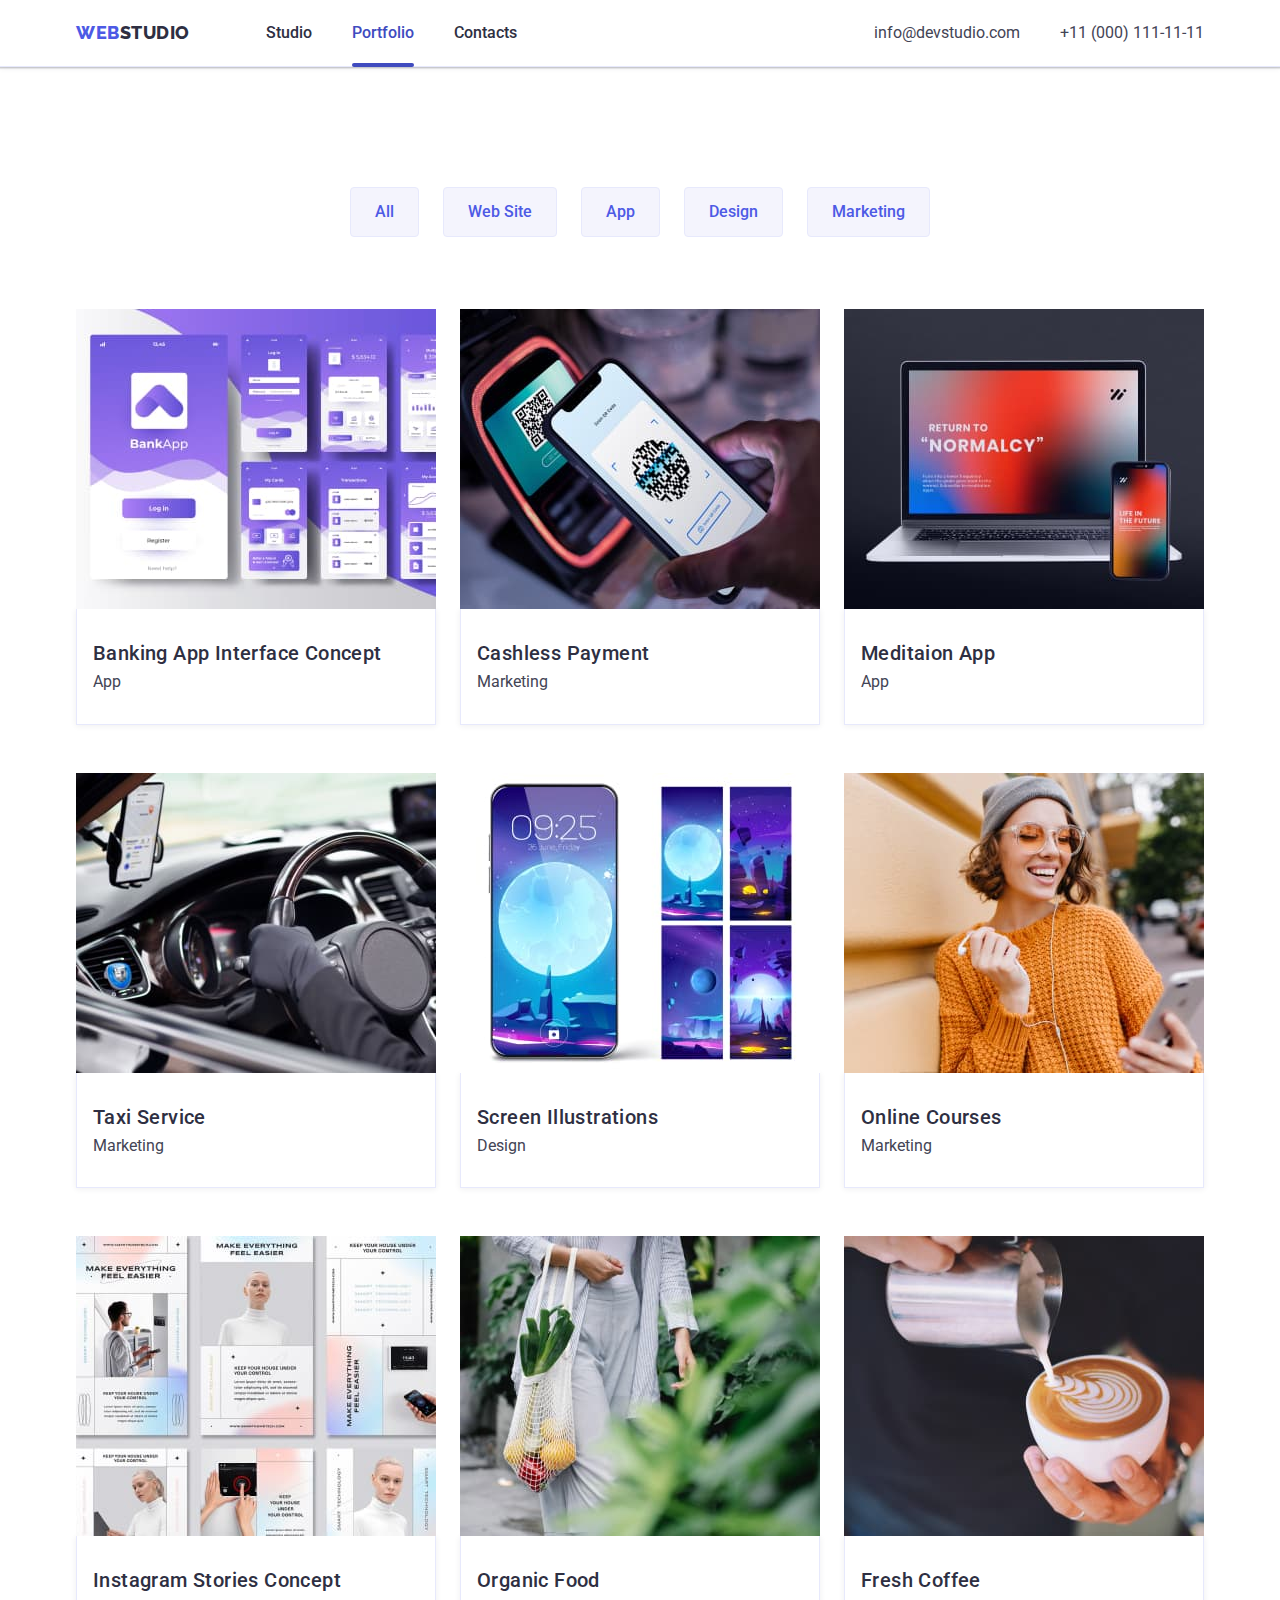
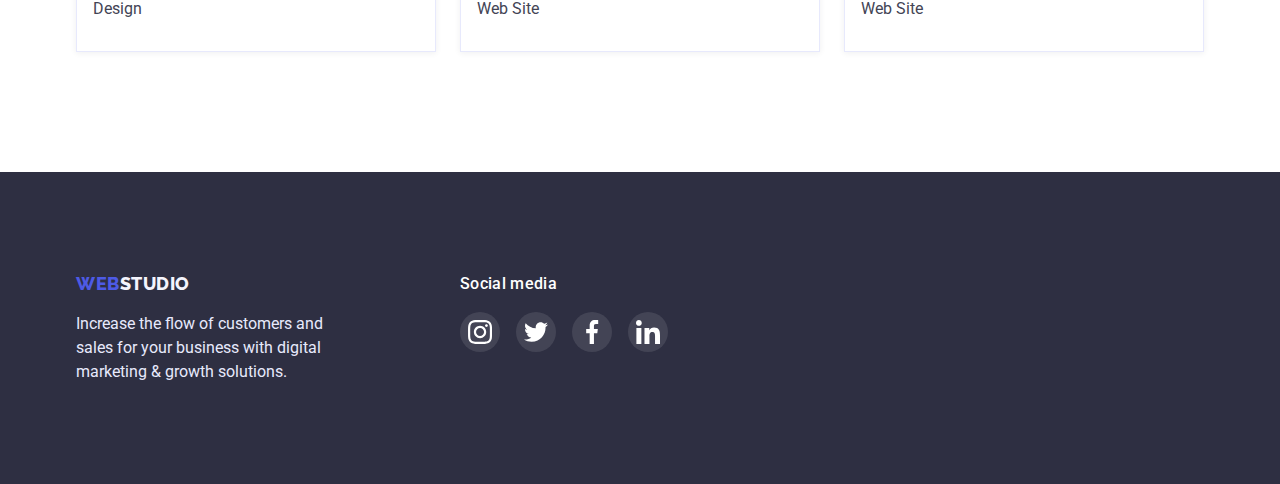
==== portfolio.html @ 704897c4 "Initial commit" ====
<!DOCTYPE html>
<html lang="en">

<head>
    <meta charset="UTF-8">
    <meta http-equiv="X-UA-Compatible" content="IE=edge">
    <meta name="viewport" content="width=device-width, initial-scale=1.0">
    <title>Portfolio</title>
    <!-- Fonts -->
    <link href="https://fonts.googleapis.com" rel="preconnect">
    <link href="https://fonts.gstatic.com" rel="preconnect" crossorigin>
    <link
        href="https://fonts.googleapis.com/css2?family=Raleway:wght@800&family=Roboto:wght@400;500;700;900&display=swap"
        rel="stylesheet">
    <!--modern normalize-->
    <link href="https://cdn.jsdelivr.net/npm/modern-normalize@1.1.0/modern-normalize.min.css" rel="stylesheet">
    <!-- css styles -->
    <link href="./css/styles.css" rel="stylesheet">
</head>

<body class="page">
    <!--Header section-->
    <header class="page-header">
        <div class="main-header">
            <nav class="page-nav">
                <a class="logo link" href="./index.html">WEB<span class="logo-dark">STUDIO</span></a>
                <ul class="menu-list list">
                    <li class="menu-item">
                        <a class="menu-link link" href="./index.html">Studio</a>
                    </li>
                    <li class="menu-item">
                        <a class="menu-link link current" href="./portfolio.html">Portfolio</a>
                    </li>
                    <li class="menu-item">
                        <a class="menu-link link" href>Contacts</a>
                    </li>
                </ul>
            </nav>
            <ul class="contacts list">
                <li class="contacts-item">
                    <a class="contacts-link link" href="mailto:info@devstudio.com">info@devstudio.com</a>
                </li>
                <li class="contacts-item">
                    <a class="contacts-link link" href="tel:+110001111111">+11 (000) 111-11-11</a>
                </li>
            </ul>
        </div>
    </header>

    <main>
        <!-- Portfolio -->
        <section class="portfolio">
            <div class="container">

                <ul class="list button-list">
                    <li><button class="btn btn-filter" type="button">All</button></li>
                    <li><button class="btn btn-filter" type="button">Web Site</button></li>
                    <li><button class="btn btn-filter" type="button">App</button></li>
                    <li><button class="btn btn-filter" type="button">Design</button></li>
                    <li><button class="btn btn-filter" type="button">Marketing</button>
                    </li>
                </ul>

                <h1 class="visually-hidden" hidden>Our works</h1>
                <ul class="projects-list list">
                    <li class="projects-item">
                        <a class="link portfolio-link" href>
                            <div class="portfolio-img-wrapper">
                                <img class="imgs" src="./images/works-card/card1.jpg" alt="Banking App" width="360"
                                    height="300">
                                <p class="overlay">14 Stylish and User-Friendly App Design Concepts · Task Manager App ·
                                    Calorie Tracker App · Exotic Fruit Ecommerce App ·
                                    Cloud Storage App</p>
                            </div>
                            <div class="portfolio-wrapper">
                                <h2 class="title portfolio-title">Banking App Interface Concept</h2>
                                <p class="portfolio-txt">App</p>
                            </div>
                        </a>
                    </li>
                    <li class="projects-item">
                        <a class="link portfolio-link" href>
                            <div class="portfolio-img-wrapper">
                                <img class="imgs" src="./images/works-card/card2.jpg" alt="Cashless Payment" width="360"
                                    height="300">
                                <p class="overlay">14 Stylish and User-Friendly App Design Concepts · Task Manager App ·
                                    Calorie Tracker App · Exotic Fruit Ecommerce App ·
                                    Cloud Storage App</p>
                            </div>
                            <div class="portfolio-wrapper">
                                <h2 class="title portfolio-title">Cashless Payment</h2>
                                <p class="portfolio-txt">Marketing</p>
                            </div>
                        </a>
                    </li>
                    <li class="projects-item">
                        <a class="link portfolio-link" href>
                            <div class="portfolio-img-wrapper">
                                <img class="imgs" src="./images/works-card/card3.jpg" alt="Meditaion App" width="360"
                                    height="300">
                                <p class="overlay">14 Stylish and User-Friendly App Design Concepts · Task Manager App ·
                                    Calorie Tracker App · Exotic Fruit Ecommerce App ·
                                    Cloud Storage App</p>
                            </div>
                            <div class="portfolio-wrapper">
                                <h2 class="title portfolio-title">Meditaion App</h2>
                                <p class="portfolio-txt">App</p>
                            </div>
                        </a>
                    </li>
                    <li class="projects-item">
                        <a class="link portfolio-link" href>
                            <div class="portfolio-img-wrapper">
                                <img class="imgs" src="./images/works-card/card4.jpg" alt="Taxi Service" width="360"
                                    height="300">
                                <p class="overlay">14 Stylish and User-Friendly App Design Concepts · Task Manager App ·
                                    Calorie Tracker App · Exotic Fruit Ecommerce App ·
                                    Cloud Storage App</p>
                            </div>
                            <div class="portfolio-wrapper">
                                <h2 class="title portfolio-title">Taxi Service</h2>
                                <p class="portfolio-txt">Marketing</p>
                            </div>
                        </a>
                    </li>
                    <li class="projects-item">
                        <a class="link portfolio-link" href>
                            <div class="portfolio-img-wrapper">
                                <img class="imgs" src="./images/works-card/card5.jpg" alt="Screen Illustrations"
                                    width="360" height="300">
                                <p class="overlay">14 Stylish and User-Friendly App Design Concepts · Task Manager App ·
                                    Calorie Tracker App · Exotic Fruit Ecommerce App ·
                                    Cloud Storage App</p>
                            </div>
                            <div class="portfolio-wrapper">
                                <h2 class="title portfolio-title">Screen Illustrations</h2>
                                <p class="portfolio-txt">Design</p>
                            </div>
                        </a>
                    </li>
                    <li class="projects-item">
                        <a class="link portfolio-link" href>
                            <div class="portfolio-img-wrapper">
                                <img class="imgs" src="./images/works-card/card6.jpg" alt="Online Courses" width="360"
                                    height="300">
                                <p class="overlay">14 Stylish and User-Friendly App Design Concepts · Task Manager App ·
                                    Calorie Tracker App · Exotic Fruit Ecommerce App ·
                                    Cloud Storage App</p>
                            </div>
                            <div class="portfolio-wrapper">
                                <h2 class="title portfolio-title">Online Courses</h2>
                                <p class="portfolio-txt">Marketing</p>
                            </div>
                        </a>
                    </li>
                    <li class="projects-item">
                        <a class="link portfolio-link" href>
                            <div class="portfolio-img-wrapper">
                                <img class="imgs" src="./images/works-card/card7.jpg" alt="Instagram Stories"
                                    width="360" height="300">
                                <p class="overlay">14 Stylish and User-Friendly App Design Concepts · Task Manager App ·
                                    Calorie Tracker App · Exotic Fruit Ecommerce App ·
                                    Cloud Storage App</p>
                            </div>
                            <div class="portfolio-wrapper">
                                <h2 class="title portfolio-title">Instagram Stories Concept</h2>
                                <p class="portfolio-txt">Design</p>
                            </div>
                        </a>
                    </li>
                    <li class="projects-item">
                        <a class="link portfolio-link" href>
                            <div class="portfolio-img-wrapper">
                                <img class="imgs" src="./images/works-card/card8.jpg" alt="Organic Food" width="360"
                                    height="300">
                                <p class="overlay">14 Stylish and User-Friendly App Design Concepts · Task Manager App ·
                                    Calorie Tracker App · Exotic Fruit Ecommerce App ·
                                    Cloud Storage App</p>
                            </div>
                            <div class="portfolio-wrapper">
                                <h2 class="title portfolio-title">Organic Food</h2>
                                <p class="portfolio-txt">Web Site</p>
                            </div>
                        </a>
                    </li>
                    <li class="projects-item">
                        <a class="link portfolio-link" href>
                            <div class="portfolio-img-wrapper">
                                <img class="imgs" src="./images/works-card/card9.jpg" alt="Fresh Coffee" width="360"
                                    height="300">
                                <p class="overlay">14 Stylish and User-Friendly App Design Concepts · Task Manager App ·
                                    Calorie Tracker App · Exotic Fruit Ecommerce App ·
                                    Cloud Storage App</p>
                            </div>
                            <div class="portfolio-wrapper">
                                <h2 class="title portfolio-title">Fresh Coffee</h2>
                                <p class="portfolio-txt">Web Site</p>
                            </div>
                        </a>
                    </li>
                </ul>
            </div>
        </section>
    </main>
    <!--Footer section-->
    <footer class="footer">
        <div class="container flex-footer">
            <div>
                <a class="logo link" href="./index.html">WEB<span class="logo-light">STUDIO</span></a>
                <p class="text-footer">Increase the flow of customers and sales for your business with digital marketing
                    &
                    growth solutions.</p>
            </div>

            <div class="footer-media">
                <p class="social-media">Social media</p>
                <ul class="footer-actions list">
                    <li>
                        <a class="footer-link link" href>
                            <svg class="icon" width="24" height="24">
                                <use href="./images/symbol-defs.svg#icon-instagram"></use>
                            </svg>
                        </a>
                    </li>
                    <li>
                        <a class="footer-link link" href>
                            <svg class="icon" width="24" height="24">
                                <use href="./images/symbol-defs.svg#icon-twitter"></use>
                            </svg>
                        </a>
                    </li>
                    <li>
                        <a class="footer-link link" href>
                            <svg class="icon" width="24" height="24">
                                <use href="./images/symbol-defs.svg#icon-facebook"></use>
                            </svg>
                        </a>
                    </li>
                    <li>
                        <a class="footer-link link" href>
                            <svg class="icon" width="24" height="24">
                                <use href="./images/symbol-defs.svg#icon-linkedin"></use>
                            </svg>
                        </a>
                    </li>
                </ul>

            </div>
        </div>

    </footer>
</body>

</html>
---- css/styles.css ----
/* Змінні */
:root {
  /* Font */
  --main-font: Roboto, sans-serif;
  --secondary-font: Raleway, sans-serif;
  /* Text  */
  --white-txt-cl: #ffffff;
  --primery-txt-cl: #4d5ae5;
  --pressed-txt-cl: #404bbf;
  --dark-txt-cl: #2e2f42;
  --text: #434455;
  --light-txt-cl: #f4f4fd;
  --success: #31d0aa;
  --success-75: rgba(47, 208, 170, 0.75);
  --success-50: rgba(47, 208, 170, 0.5);
  --success-10: rgba(47, 208, 170, 0.1);
  --subtle-txt-cl: #8e8f99;
  --accent-txt-cl: #e7e9fc;
  /* Background */
  --white-bg-cl: #ffffff;
  --primery-bg-cl: #4d5ae5;
  --pressed-bg-cl: #404bbf;
  --dark-bg-cl: #2e2f42;
  --dark-70: rgba(46, 47, 66, 0.7);
  --dark-40: rgba(46, 47, 66, 0.4);
  --text-bg-cl: #434455;
  --light-bg-cl: #f4f4fd;
  --subtle-bg-cl: #8e8f99;
  --accent-bg-cl: #e7e9fc;
}

/* Base styles */

/* reset start */

h1,
h2,
h3,
h4,
h5.h6,
p {
  margin: 0;
}
/* reset end */

.page {
  background-color: var(--white-bg-cl);
  color: var(--text);
  font-family: var(--main-font);
}

.section {
  padding: 120px 0px;
}

.container {
  /* outline: 2px solid red;
  outline-offset: -2px; */

  width: 1158px;
  margin-right: auto;
  margin-left: auto;
  padding-right: 15px;
  padding-left: 15px;
}

.link {
  color: currentColor;
  font-family: inherit;
  text-decoration: none;
}

.list {
  margin: 0;
  padding: 0;
  list-style: none;
}
/* h3 */
.title {
  color: var(--dark-txt-cl);
  font-weight: 500;
  font-size: 20px;
  line-height: 1.2;
  letter-spacing: 0.02em;
}
/* h1,h2 hidden */
.visually-hidden {
  position: absolute;
  overflow: hidden;
  clip: rect(0 0 0 0);
  width: 1px;
  height: 1px;
  margin: -1px;
  padding: 0;
  border: 0;

  white-space: nowrap;
  clip-path: inset(100%);
}
/* h2 */
.section-title {
  color: var(--dark-txt-cl);
  font-weight: 700;
  font-size: 36px;
  line-height: 1.11;
  letter-spacing: 0.02em;
  text-align: center;
  text-transform: capitalize;
}

.btn {
  display: flex;
  align-items: center;
  border: none;
  font-weight: 500;
  font-size: 16px;
  font-family: inherit;
  line-height: 1.5;
  letter-spacing: 0.04;
  cursor: pointer;
}

/* Header section */
.page-header {
  border-bottom: 1px solid #e7e9fc;
  box-shadow: 0px 2px 1px rgba(46, 47, 66, 0.08), 0px 1px 1px rgba(46, 47, 66, 0.16),
    0px 1px 6px rgba(46, 47, 66, 0.08);
}

.main-header {
  display: flex;
  justify-content: space-around;
  align-items: center;
  width: 1158px;
  margin-right: auto;
  margin-left: auto;
  padding-right: 15px;
  padding-left: 15px;
}

.page-nav {
  display: flex;
  align-items: center;
}

.logo {
  color: #4d5ae5;
  font-weight: 800;
  font-size: 18px;
  font-family: 'Raleway';
  line-height: 1.33;
  letter-spacing: 0.03em;
  text-decoration: none;
  text-transform: uppercase;
}

.logo-dark {
  color: #2e2f42;
}

.menu-list {
  display: flex;
  margin-left: 76px;
}

.menu-list .menu-item + .menu-item {
  margin-left: 40px;
}

/* .menu-list .menu-item:not(:last-child) {
    margin-right: 40px;
} */

.menu-list .menu-link.current {
  color: var(--pressed-txt-cl);
}

.menu-list .menu-link {
  position: relative;
  display: block;
  padding-top: 24px;
  padding-bottom: 24px;
  color: var(--dark-txt-cl);
  font-weight: 500;
}

.menu-list .menu-link.current::after {
  content: '';
  position: absolute;
  bottom: -1px;
  display: block;
  width: 100%;
  height: 4px;
  border-radius: 2px;
  background-color: var(--pressed-bg-cl);
}

.menu-link {
  transition: color 250ms cubic-bezier(0.4, 0, 0.2, 1);
}

.menu-link:hover,
.menu-link:focus {
  color: var(--pressed-txt-cl);
}

.contacts {
  display: flex;
  margin-left: auto;
}

.contacts .contacts-item + .contacts-item {
  margin-left: 40px;
}

.contacts-link {
  color: var(--text);
  transition: color 250ms cubic-bezier(0.4, 0, 0.2, 1);
}

.contacts-link:hover,
.contacts-link:focus {
  color: var(--pressed-txt-cl);
}

/* Hero section */

.hero {
  max-width: 1440px;
  height: 600px;
  margin-right: auto;
  margin-left: auto;
  padding: 188px 0px;
  background-color: var(--dark-bg-cl);
  background-image: linear-gradient(rgba(46, 47, 66, 0.7), rgba(46, 47, 66, 0.7)),
    url(../images/hero/people-office.jpg);
  background-size: cover;
  background-repeat: no-repeat;
}

.hero-title {
  max-width: 498px;
  margin-right: auto;
  margin-bottom: 48px;
  margin-left: auto;

  color: var(--white-txt-cl);
  font-weight: 700;
  font-size: 56px;
  line-height: 1.07;
  letter-spacing: 0.02em;
  text-align: center;
}

.hero-btn {
  flex-direction: row;
  gap: 10px;
  align-items: flex-start;
  max-width: 498px;
  margin: 0 auto;
  padding: 16px 32px;
  border-radius: 4px;
  background-color: var(--primery-bg-cl);

  color: var(--white-txt-cl);
  transition: background-color 250ms cubic-bezier(0.4, 0, 0.2, 1);
}

.hero-btn:hover,
.hero-btn:focus {
  background-color: var(--pressed-bg-cl);
  color: var(--white-txt-cl);
}

/* Feature section */

.feature-list {
  display: flex;
}

.feature-list .feature-item + .feature-item {
  margin-left: 24px;
}

.feature-icon-wrapper {
  margin-bottom: 8px;
  padding: 24px 100px;
  border-radius: 4px;
  background-color: var(--light-bg-cl);
}

.features-title {
  margin-bottom: 8px;
}

.features-text {
  color: #434455;
  font-weight: 400;
  font-style: normal;
  font-size: 16px;
  font-family: 'Roboto';
  line-height: 1.5;
}

/* Img section */

.section-img {
  padding-top: 0px;
}

.what-doing {
  display: flex;
  gap: 24px;
  align-items: flex-start;
  padding: 0px;
}

.imgs {
  display: block;
}

/* Team Card section */
.team-card {
  background: var(--light-bg-cl);
}

.section-title {
  margin-bottom: 72px;
}

.team-list {
  display: flex;
}

.team-list .person + .person {
  margin-left: 24px;
}

.person {
  border-radius: 0px 0px 4px 4px;
  background-color: var(--white-bg-cl);
  box-shadow: 0px 1px 6px rgba(46, 47, 66, 0.08), 0px 1px 1px rgba(46, 47, 66, 0.16),
    0px 2px 1px rgba(46, 47, 66, 0.08);
  text-align: center;
}

.team-wrapper {
  padding-top: 32px;
  padding-bottom: 32px;
}

.team-title {
  margin-bottom: 8px;
}

.social-list {
  display: flex;
  gap: 24px;
  justify-content: center;
  margin-top: 8px;
}

.social-link {
  display: flex;
  justify-content: center;
  align-items: center;
  width: 40px;
  height: 40px;
  border-radius: 50%;
  background-color: var(--primery-bg-cl);
  transition: background-color 250ms cubic-bezier(0.4, 0, 0.2, 1);
}

.social-link:hover,
.social-link:focus {
  background-color: var(--pressed-bg-cl);
}

/* Customers section */

.customers-section {
  padding-top: 130px;
}

.customers-list {
  display: flex;
  gap: 24px;
  justify-content: center;
  margin-top: 72px;
}

.customers-list-item {
  display: flex;
  align-items: center;
}

.customers-list-link {
  display: flex;
  justify-content: center;
  align-items: center;
  width: 168px;
  height: 88px;
  border: 1px solid #8e8f99;
  border-radius: 4px;
  color: #8e8f99;
  transition: border 250ms cubic-bezier(0.4, 0, 0.2, 1), color 250ms cubic-bezier(0.4, 0, 0.2, 1);
}

.brend {
  fill: currentColor;
}

.customers-list-link:hover,
.customers-list-link:focus {
  border: 1px solid var(--pressed-bg-cl);
  color: var(--pressed-bg-cl);
}

/* Footer section */

.footer {
  padding-top: 100px;
  padding-bottom: 100px;
  background-color: var(--dark-bg-cl);
  color: var(--accent-txt-cl);
}

.flex-footer {
  display: flex;
}

.logo-light {
  color: var(--light-txt-cl);
}

.text-footer {
  max-width: 264px;
  margin-top: 16px;
  padding: auto;
  line-height: 1.5;
}

.footer-media {
  margin-left: 120px;
}

.social-media {
  margin-bottom: 16px;
  color: var(--white-txt-cl);
  font-weight: 500;
  font-size: 16px;
  line-height: 1.5;
  letter-spacing: 0.02em;
}

.footer-actions {
  display: flex;
  gap: 16px;
  justify-content: center;
  margin-top: 0;
  margin-bottom: 0;
  padding-left: 0;
}

.footer-link {
  display: flex;
  justify-content: center;
  align-items: center;
  width: 40px;
  height: 40px;
  border: none;
  border-radius: 50%;
  background: rgba(255, 255, 255, 0.1);
  transition: background-color 250ms cubic-bezier(0.4, 0, 0.2, 1);
}

.footer-link:hover,
.footer-link:focus {
  background-color: var(--success);
}

.icon {
  fill: var(--white-bg-cl);
}

/* Portfolio */

.portfolio {
  padding: 120px 0px;
}

/* Button of filter */

.button-list {
  display: flex;
  gap: 24px;
  justify-content: center;
  margin-bottom: 72px;
}

.btn-filter {
  padding: 12px 24px;
  border: 1px solid #e7e9fc;
  border-radius: 4px;
  background-color: var(--light-bg-cl);
  color: var(--primery-txt-cl);
  text-align: center;
  transition: background-color 250ms cubic-bezier(0.4, 0, 0.2, 1),
    color 250ms cubic-bezier(0.4, 0, 0.2, 1), border 250ms cubic-bezier(0.4, 0, 0.2, 1),
    box-shadow 250ms cubic-bezier(0.4, 0, 0.2, 1);
}

.btn-filter:hover,
.btn-filter:focus {
  background-color: var(--pressed-bg-cl);
  color: var(--white-txt-cl);
  box-shadow: 0px 3px 1px rgba(0, 0, 0, 0.1), 0px 2px 1px rgba(0, 0, 0, 0.08),
    0px 2px 2px rgba(0, 0, 0, 0.12);
}

.projects-list {
  display: flex;
  flex-wrap: wrap;
  gap: 48px 24px;
}

.portfolio-link {
  display: block;
}

.portfolio-link:hover,
.portfolio-link:focus {
  box-shadow: 0px 1px 6px rgba(46, 47, 66, 0.08), 0px 1px 1px rgba(46, 47, 66, 0.16),
    0px 2px 1px rgba(46, 47, 66, 0.08);
}

.portfolio-wrapper {
  padding-top: 32px;
  padding-bottom: 32px;
  padding-left: 16px;
  border: 1px solid #e7e9fc;
  border-top: none;
  box-shadow: 0px 1px 6px rgba(46, 47, 66, 0.08);
}

.portfolio-title {
  margin-bottom: 8px;
}

.portfolio-img-wrapper {
  position: relative;
  overflow: hidden;
}

.overlay {
  position: absolute;
  top: 0;
  left: 0;
  overflow: auto;
  width: 100%;
  height: 100%;
  padding: 40px 32px 156px;

  background-color: var(--primery-bg-cl);
  color: var(--light-txt-cl);
  font-weight: 400;
  font-style: normal;
  font-size: 16px;
  font-family: 'Roboto';
  line-height: 24px;
  letter-spacing: 0.02em;
  transition: transform 250ms linear;
  transform: translate(0, 100%);
}

.portfolio-link:hover .overlay,
.portfolio-link:focus .overlay {
  transform: translate(0, 0);
}

/* Modal */

.backdrop {
  position: fixed;
  top: 0;
  left: 0;
  z-index: 100;
  width: 100%;
  height: 100%;
  background: rgba(46, 47, 66, 0.4);
  transition: opacity 250ms cubic-bezier(0.4, 0, 0.2, 1),
    visibility 250ms cubic-bezier(0.4, 0, 0.2, 1);
}

.backdrop.is-hidden {
  opacity: 0;
  visibility: hidden;
  pointer-events: none;
}

.modal {
  position: absolute;
  top: 50%;
  left: 50%;
  width: 408px;
  height: 576px;
  border-radius: 4px;

  background: #fcfcfc;
  box-shadow: 0px 1px 1px rgba(0, 0, 0, 0.14), 0px 1px 3px rgba(0, 0, 0, 0.12),
    0px 2px 1px rgba(0, 0, 0, 0.2);
  transform: translate(-50%, -50%);
}

.modal-close-btn {
  position: absolute;
  top: 24px;
  right: 24px;
  display: flex;
  justify-content: center;
  align-items: center;
  width: 24px;
  height: 24px;
  padding: 0;
  border: 1px solid rgba(0, 0, 0, 0.1);
  border-radius: 50%;
  background: #e7e9fc;
}

.modal-close-btn:hover,
.modal-close-btn:focus {
  background: #404bbf;
}

.modal-close-btn-icon {
  transition: fill 250ms cubic-bezier(0.4, 0, 0.2, 1);
}

.modal-close-btn:hover .modal-close-btn-icon,
.modal-close-btn:focus .modal-close-btn-icon {
  fill: #ffffff;
}
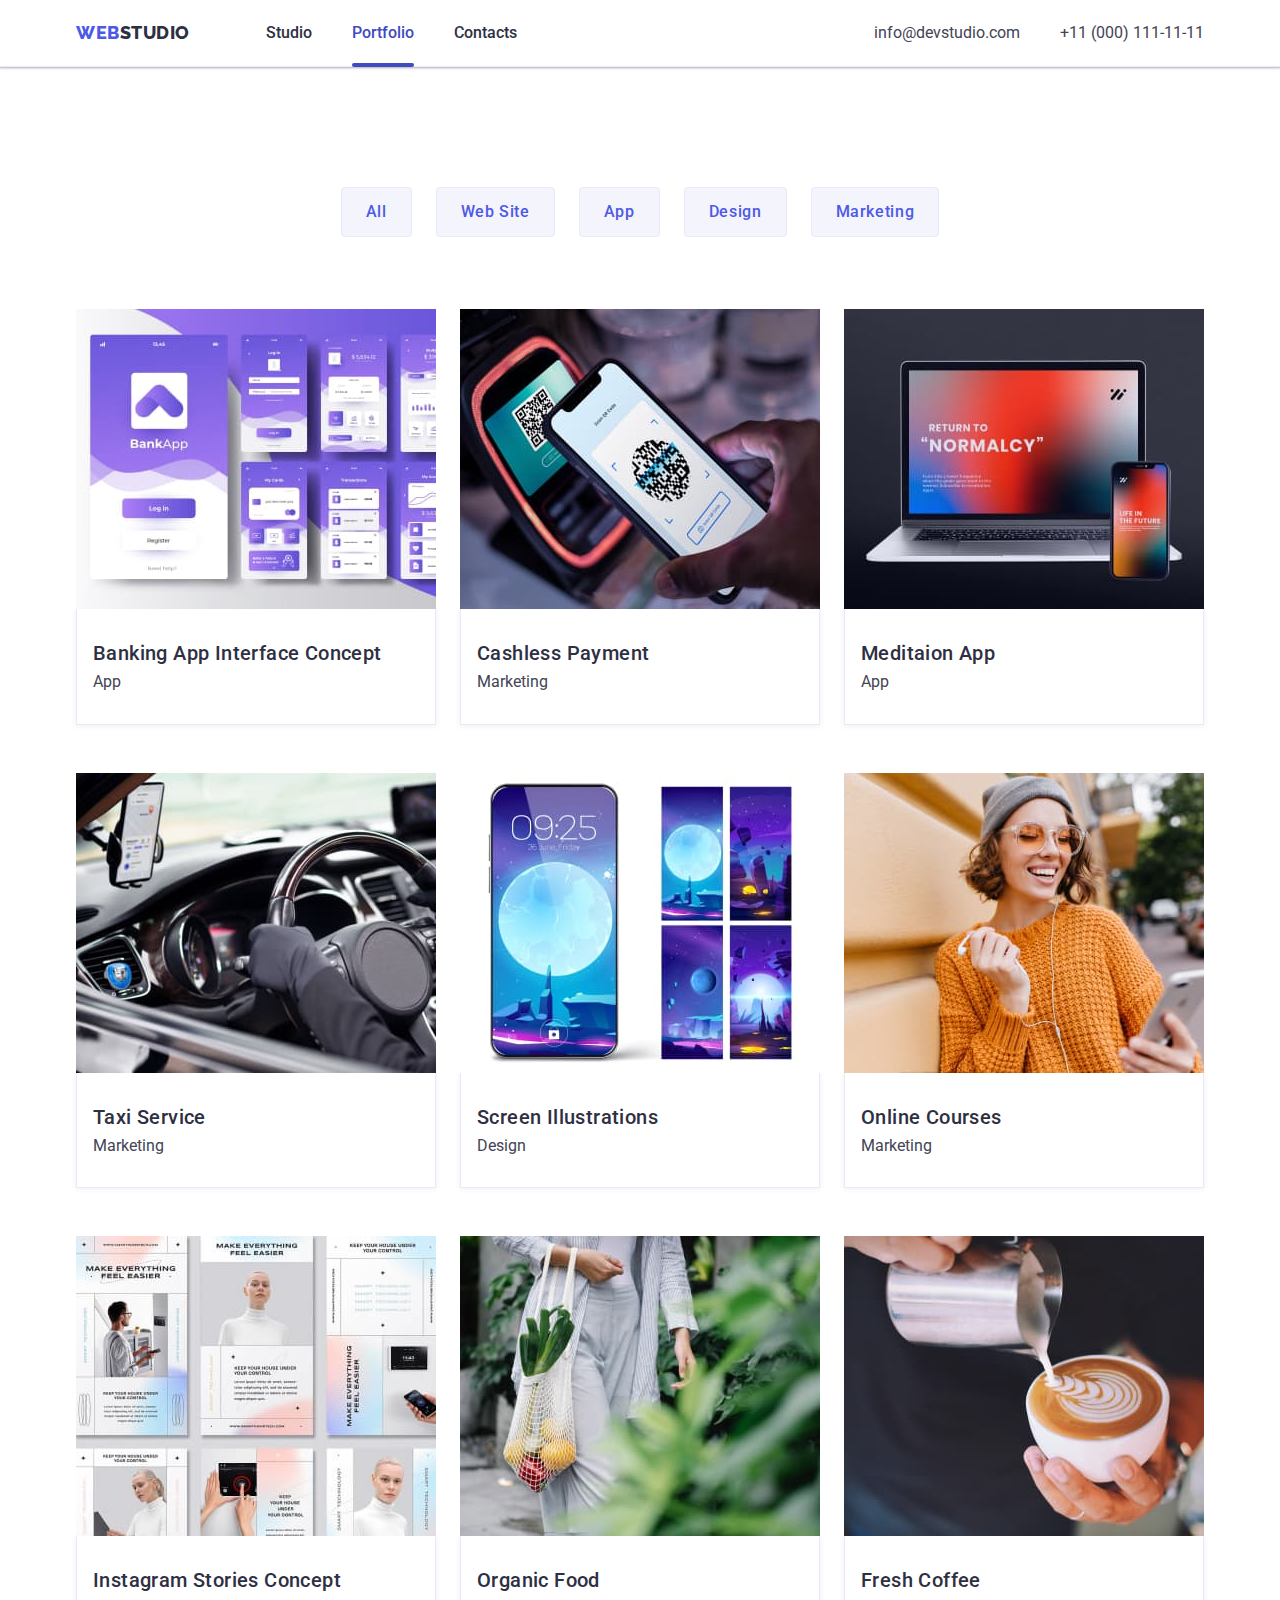
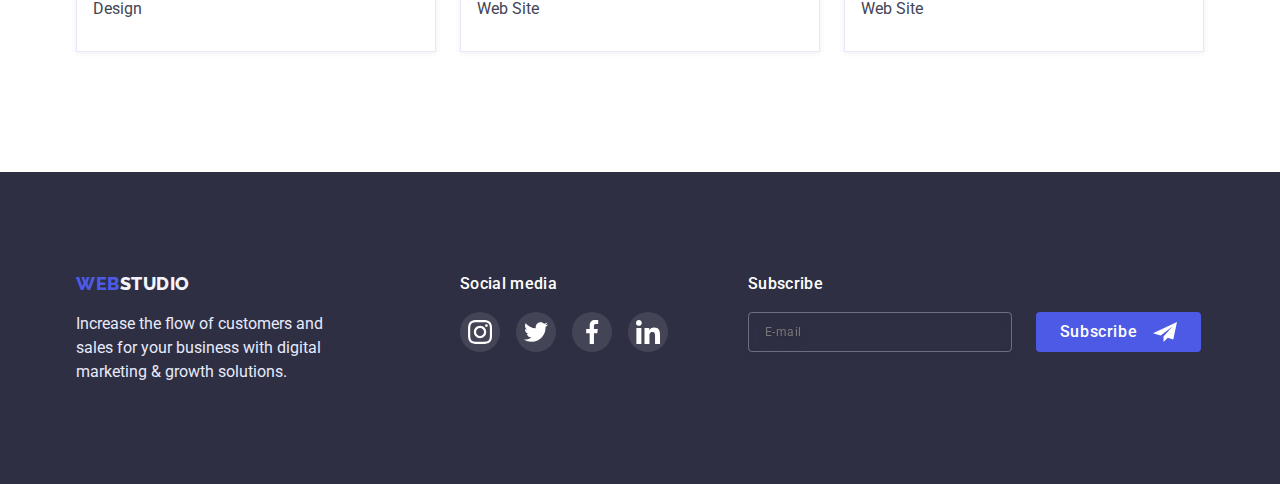
==== commit e6a29040: "hw-6" ====
--- a/portfolio.html
+++ b/portfolio.html
@@ -246,6 +246,24 @@
                 </ul>
 
             </div>
+            <div class="footer-subscribe">
+                <p class="subscribe-title">Subscribe</p>
+                <div class="subscribe-form">
+                    <label class="subscribe-form-label">
+                        <input class="subscribe-form-input" id="user_mail" name="user_mail" type="text"
+                            placeholder="E-mail">
+                    </label>
+                    <div class="subscribe-button-form">
+                        <button class="subscribe-button btn" type="submit">Subscribe
+                            <svg class="subscribe-icon" width="24" height="24">
+                                <use href="./images/symbol-defs.svg#icon-send"></use>
+                            </svg>
+                        </button>
+                    </div>
+
+                </div>
+
+            </div>
         </div>
 
     </footer>
--- a/css/styles.css
+++ b/css/styles.css
@@ -116,7 +116,7 @@
   font-size: 16px;
   font-family: inherit;
   line-height: 1.5;
-  letter-spacing: 0.04;
+  letter-spacing: 0.04em;
   cursor: pointer;
 }
 
@@ -483,6 +483,59 @@
   fill: var(--white-bg-cl);
 }
 
+.footer-subscribe {
+  margin-left: 80px;
+}
+
+.subscribe-title {
+  margin-bottom: 16px;
+  color: var(--white-txt-cl);
+  font-weight: 500;
+  font-size: 16px;
+  line-height: 1.5;
+  letter-spacing: 0.02em;
+}
+
+.subscribe-form {
+  display: flex;
+}
+
+.subscribe-form-input {
+  display: flex;
+  align-items: center;
+  width: 264px;
+  height: 40px;
+  padding-left: 16px;
+  border: 1px solid rgba(255, 255, 255, 0.3);
+  border-radius: 4px;
+  background-color: transparent;
+  color: rgba(255, 255, 255, 0.6);
+  font-weight: 400;
+  font-style: normal;
+  font-size: 12px;
+  font-family: 'Roboto';
+  line-height: 24px;
+  letter-spacing: 0.04em;
+  filter: drop-shadow(0px 4px 4px rgba(0, 0, 0, 0.15));
+}
+
+.subscribe-button-form {
+  position: relative;
+}
+
+.subscribe-button {
+  flex-direction: row;
+  gap: 16px;
+  justify-content: center;
+  width: 165px;
+  height: 40px;
+  margin-left: 24px;
+  border-radius: 4px;
+  background-color: var(--primery-bg-cl);
+  color: var(--white-txt-cl);
+  text-align: center;
+}
+
 /* Portfolio */
 
 .portfolio {
